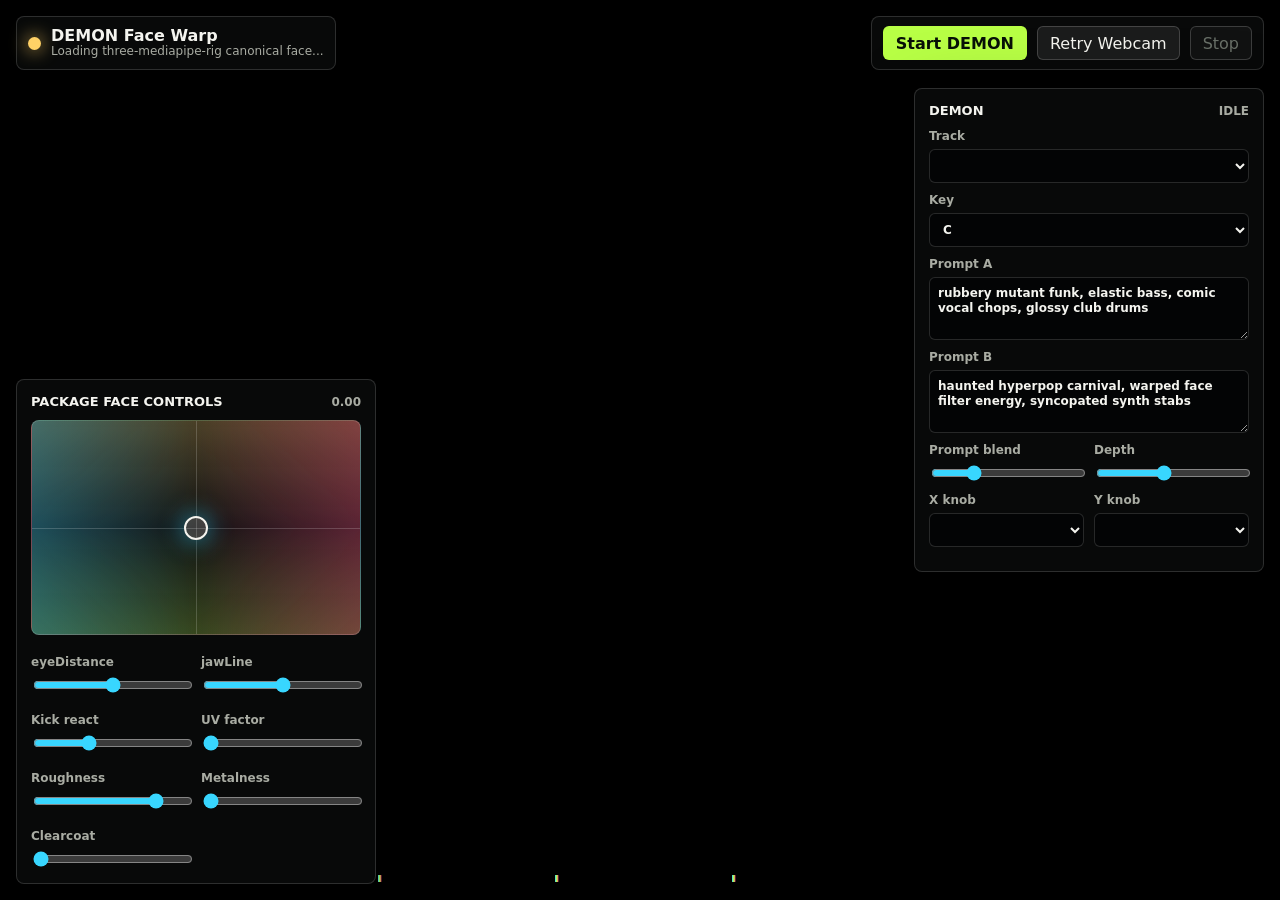
==== apps/face-warp/index.html @ 1b2a21f4 "Add Face Warp static demo" ====
<!doctype html>
<html lang="en">
  <head>
    <meta charset="utf-8" />
    <meta name="viewport" content="width=device-width, initial-scale=1" />
    <title>DEMON Face Warp</title>
    <link rel="stylesheet" href="./styles.css" />
  </head>
  <body>
    <main id="app">
      <section class="hud top">
        <div class="brand">
          <span id="signal" class="signal"></span>
          <div>
            <h1>DEMON Face Warp</h1>
            <p id="status">Loading three-mediapipe-rig canonical face...</p>
          </div>
        </div>
        <div class="transport">
          <button id="startBtn" type="button">Start DEMON</button>
          <button id="webcamBtn" type="button">Retry Webcam</button>
          <button id="stopBtn" type="button" disabled>Stop</button>
        </div>
      </section>

      <section class="hud controls">
        <div class="panel-title">
          <span>Package Face Controls</span>
          <output id="energyReadout">0.00</output>
        </div>
        <div class="xy-pad" id="xyPad">
          <span class="axis horizontal"></span>
          <span class="axis vertical"></span>
          <span class="puck" id="puck"></span>
        </div>
        <div class="grid">
          <label>eyeDistance <input id="eyeDistance" type="range" min="-2.25" max="2.25" step="0.001" value="0" /></label>
          <label>jawLine <input id="jawLine" type="range" min="-2.25" max="2.25" step="0.001" value="0" /></label>
          <label>Kick react <input id="kickReact" type="range" min="0" max="3" step="0.01" value="1" /></label>
          <label>UV factor <input id="uvFactor" type="range" min="0" max="1" step="0.001" value="0" /></label>
          <label>Roughness <input id="roughness" type="range" min="0" max="1" step="0.001" value="0.8" /></label>
          <label>Metalness <input id="metalness" type="range" min="0" max="1" step="0.001" value="0" /></label>
          <label>Clearcoat <input id="clearcoat" type="range" min="0" max="1" step="0.001" value="0" /></label>
        </div>
      </section>

      <section class="hud engine">
        <div class="panel-title">
          <span>DEMON</span>
          <output id="engineReadout">idle</output>
        </div>
        <label>Track <select id="fixtureSelect"></select></label>
        <label>Key <select id="keySelect">
          <option>C</option><option>Db</option><option>D</option><option>Eb</option>
          <option>E</option><option>F</option><option>Gb</option><option>G</option>
          <option>Ab</option><option>A</option><option>Bb</option><option>B</option>
        </select></label>
        <label>Prompt A <textarea id="promptA" rows="3">rubbery mutant funk, elastic bass, comic vocal chops, glossy club drums</textarea></label>
        <label>Prompt B <textarea id="promptB" rows="3">haunted hyperpop carnival, warped face filter energy, syncopated synth stabs</textarea></label>
        <div class="grid">
          <label>Prompt blend <input id="promptBlend" type="range" min="0" max="1" step="0.01" value="0.25" /></label>
          <label>Depth <input id="depth" type="range" min="1" max="8" step="1" value="4" /></label>
        </div>
        <div class="grid">
          <label>X knob <select id="xKnob"></select></label>
          <label>Y knob <select id="yKnob"></select></label>
        </div>
        <div id="quickKnobs" class="quick-knobs"></div>
      </section>

      <section class="meters">
        <span id="bassMeter"></span>
        <span id="midMeter"></span>
        <span id="sparkMeter"></span>
      </section>
    </main>

    <script type="importmap">
      {
        "imports": {
          "three": "https://esm.sh/three@0.183.1",
          "three/": "https://esm.sh/three@0.183.1/",
          "three/webgpu": "https://esm.sh/three@0.183.1/webgpu",
          "three/tsl": "https://esm.sh/three@0.183.1/tsl",
          "@mediapipe/tasks-vision": "https://esm.sh/@mediapipe/tasks-vision@0.10.32",
          "fflate": "https://esm.sh/fflate@0.8.2"
        }
      }
    </script>
    <script type="module" src="./main.js"></script>
  </body>
</html>
---- apps/face-warp/styles.css ----
:root {
  color-scheme: dark;
  --ink: #f4f4ef;
  --muted: #a9aca3;
  --panel: rgba(10, 11, 12, 0.82);
  --line: rgba(255, 255, 255, 0.15);
  --green: #b8ff45;
  --cyan: #38d6ff;
  --pink: #ff477d;
  --yellow: #ffd166;
}

* { box-sizing: border-box; }

html,
body,
#app {
  width: 100%;
  height: 100%;
  margin: 0;
  overflow: hidden;
}

body {
  background: #000;
  color: var(--ink);
  font-family: Inter, ui-sans-serif, system-ui, -apple-system, BlinkMacSystemFont, "Segoe UI", sans-serif;
}

canvas {
  display: block;
}

button,
input,
select,
textarea {
  font: inherit;
}

.hud {
  position: fixed;
  z-index: 30;
  border: 1px solid var(--line);
  border-radius: 8px;
  background: var(--panel);
  box-shadow: 0 18px 70px rgba(0, 0, 0, 0.36);
  backdrop-filter: blur(16px);
}

.top {
  top: 16px;
  left: 16px;
  right: 16px;
  display: flex;
  justify-content: space-between;
  gap: 12px;
  border: 0;
  background: transparent;
  box-shadow: none;
  pointer-events: none;
}

.brand,
.transport {
  display: flex;
  align-items: center;
  gap: 10px;
  padding: 9px 11px;
  border: 1px solid var(--line);
  border-radius: 8px;
  background: var(--panel);
  pointer-events: auto;
}

.signal {
  width: 13px;
  height: 13px;
  border-radius: 50%;
  background: var(--yellow);
  box-shadow: 0 0 18px var(--yellow);
}

.signal.live {
  background: var(--green);
  box-shadow: 0 0 20px var(--green);
}

.signal.warn {
  background: var(--pink);
  box-shadow: 0 0 20px var(--pink);
}

h1,
p {
  margin: 0;
}

h1 {
  font-size: 16px;
  line-height: 1;
  letter-spacing: 0;
}

p,
output {
  color: var(--muted);
  font-size: 12px;
}

button {
  min-height: 34px;
  border: 1px solid rgba(255, 255, 255, 0.18);
  border-radius: 6px;
  padding: 0 12px;
  color: var(--ink);
  background: rgba(255, 255, 255, 0.08);
  cursor: pointer;
}

button:hover { background: rgba(255, 255, 255, 0.15); }
button:disabled { color: #697068; cursor: default; background: rgba(255, 255, 255, 0.04); }
#startBtn { color: #071007; background: var(--green); border-color: transparent; font-weight: 800; }

.controls {
  left: 16px;
  bottom: 16px;
  width: min(360px, calc(100vw - 32px));
  padding: 14px;
}

.engine {
  right: 16px;
  top: 88px;
  width: min(350px, calc(100vw - 32px));
  max-height: calc(100vh - 110px);
  overflow: auto;
  padding: 14px;
}

.panel-title {
  display: flex;
  justify-content: space-between;
  align-items: center;
  margin-bottom: 11px;
  font-size: 13px;
  font-weight: 850;
  text-transform: uppercase;
}

.xy-pad {
  position: relative;
  height: 215px;
  margin-bottom: 10px;
  border: 1px solid rgba(255, 255, 255, 0.16);
  border-radius: 8px;
  overflow: hidden;
  touch-action: none;
  cursor: crosshair;
  background:
    linear-gradient(90deg, rgba(56, 214, 255, 0.3), transparent 50%, rgba(255, 71, 125, 0.3)),
    linear-gradient(0deg, rgba(184, 255, 69, 0.22), transparent 50%, rgba(255, 209, 102, 0.24)),
    rgba(255, 255, 255, 0.045);
}

.axis {
  position: absolute;
  background: rgba(255, 255, 255, 0.18);
}

.axis.horizontal { left: 0; right: 0; top: 50%; height: 1px; }
.axis.vertical { top: 0; bottom: 0; left: 50%; width: 1px; }

.puck {
  position: absolute;
  left: 50%;
  top: 50%;
  width: 24px;
  height: 24px;
  border: 2px solid var(--ink);
  border-radius: 50%;
  transform: translate(-50%, -50%);
  background: rgba(255, 255, 255, 0.18);
  box-shadow: 0 0 24px rgba(56, 214, 255, 0.72);
}

label {
  display: grid;
  gap: 6px;
  margin-top: 10px;
  color: var(--muted);
  font-size: 12px;
  font-weight: 750;
}

select,
textarea {
  width: 100%;
  border: 1px solid rgba(255, 255, 255, 0.14);
  border-radius: 6px;
  color: var(--ink);
  background: rgba(3, 4, 5, 0.82);
}

select {
  height: 34px;
  padding: 0 9px;
}

textarea {
  min-height: 62px;
  padding: 8px;
  resize: vertical;
  line-height: 1.25;
}

input[type="range"] {
  width: 100%;
  accent-color: var(--cyan);
}

.grid {
  display: grid;
  grid-template-columns: 1fr 1fr;
  gap: 8px 10px;
}

.quick-knobs {
  display: grid;
  gap: 8px;
  margin-top: 10px;
}

.quick-row {
  display: grid;
  grid-template-columns: 94px 1fr 42px;
  align-items: center;
  gap: 8px;
  color: var(--muted);
  font-size: 12px;
}

.quick-row span:first-child {
  overflow: hidden;
  text-overflow: ellipsis;
  white-space: nowrap;
}

.meters {
  position: fixed;
  left: 50%;
  bottom: 18px;
  z-index: 25;
  display: flex;
  gap: 7px;
  transform: translateX(-50%);
  pointer-events: none;
}

.meters span {
  width: min(24vw, 170px);
  height: 7px;
  border-radius: 999px;
  background: linear-gradient(90deg, var(--cyan), var(--green), var(--pink));
  transform-origin: left center;
  transform: scaleX(0.02);
}

.three-mediapipe-rig {
  transform: scale(0.28);
  transform-origin: top left;
  opacity: 0.62;
}

@media (max-width: 880px) {
  .top { flex-direction: column; }
  .brand,
  .transport { width: 100%; }
  .transport button { flex: 1; }
  .engine { top: auto; right: 12px; bottom: 12px; max-height: 44vh; }
  .controls { left: 12px; bottom: calc(44vh + 24px); }
}
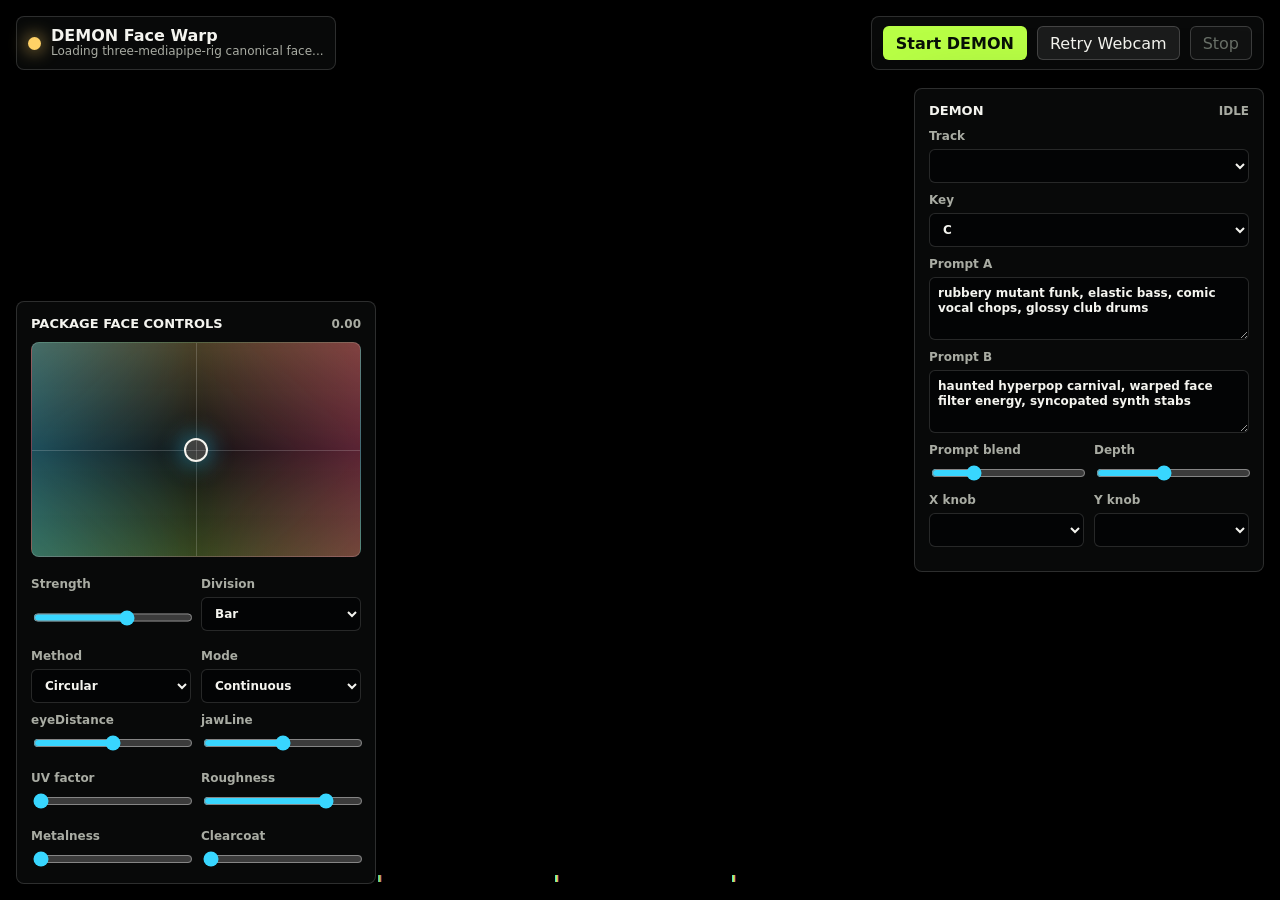
==== commit 456415d6: "feat: facewap audio map" ====
--- a/apps/face-warp/index.html
+++ b/apps/face-warp/index.html
@@ -33,10 +33,33 @@
           <span class="axis vertical"></span>
           <span class="puck" id="puck"></span>
         </div>
+        <div class="grid react">
+          <label>Strength <input id="reactStrength" type="range" min="0" max="1" step="0.01" value="0.6" /></label>
+          <label>Division
+            <select id="reactDivision">
+              <option value="1">Quarter</option>
+              <option value="2">Half</option>
+              <option value="4" selected>Bar</option>
+              <option value="8">2 bar</option>
+            </select>
+          </label>
+          <label>Method
+            <select id="reactMethod">
+              <option value="random">Random</option>
+              <option value="circular" selected>Circular</option>
+              <option value="sin">Sine</option>
+            </select>
+          </label>
+          <label>Mode
+            <select id="reactMode">
+              <option value="continuous" selected>Continuous</option>
+              <option value="discrete">Discrete</option>
+            </select>
+          </label>
+        </div>
         <div class="grid">
           <label>eyeDistance <input id="eyeDistance" type="range" min="-2.25" max="2.25" step="0.001" value="0" /></label>
           <label>jawLine <input id="jawLine" type="range" min="-2.25" max="2.25" step="0.001" value="0" /></label>
-          <label>Kick react <input id="kickReact" type="range" min="0" max="3" step="0.01" value="1" /></label>
           <label>UV factor <input id="uvFactor" type="range" min="0" max="1" step="0.001" value="0" /></label>
           <label>Roughness <input id="roughness" type="range" min="0" max="1" step="0.001" value="0.8" /></label>
           <label>Metalness <input id="metalness" type="range" min="0" max="1" step="0.001" value="0" /></label>
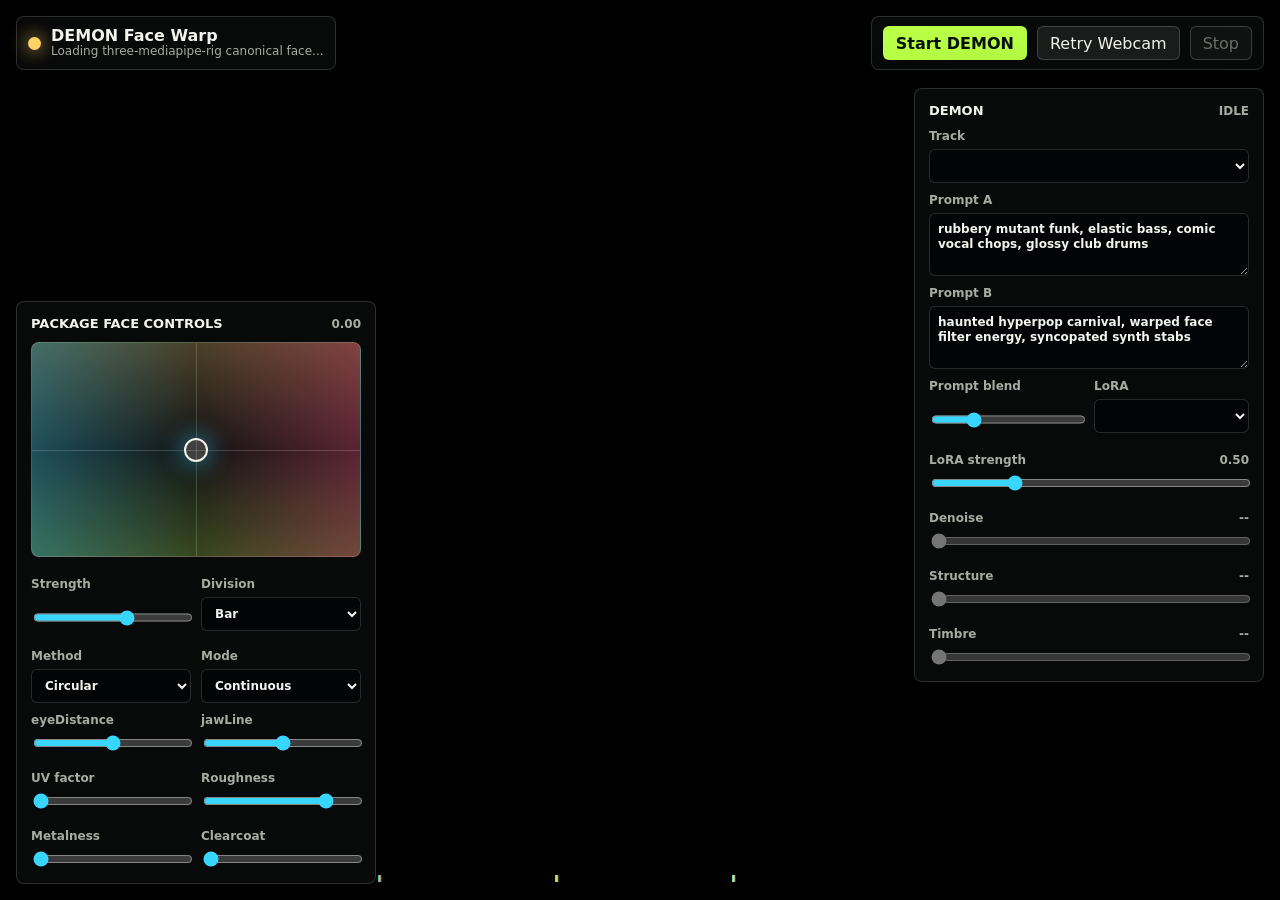
==== commit 467eae8f: "feat: lora, continuous knobs, etc" ====
--- a/apps/face-warp/index.html
+++ b/apps/face-warp/index.html
@@ -73,22 +73,30 @@
           <output id="engineReadout">idle</output>
         </div>
         <label>Track <select id="fixtureSelect"></select></label>
-        <label>Key <select id="keySelect">
-          <option>C</option><option>Db</option><option>D</option><option>Eb</option>
-          <option>E</option><option>F</option><option>Gb</option><option>G</option>
-          <option>Ab</option><option>A</option><option>Bb</option><option>B</option>
-        </select></label>
         <label>Prompt A <textarea id="promptA" rows="3">rubbery mutant funk, elastic bass, comic vocal chops, glossy club drums</textarea></label>
         <label>Prompt B <textarea id="promptB" rows="3">haunted hyperpop carnival, warped face filter energy, syncopated synth stabs</textarea></label>
         <div class="grid">
           <label>Prompt blend <input id="promptBlend" type="range" min="0" max="1" step="0.01" value="0.25" /></label>
-          <label>Depth <input id="depth" type="range" min="1" max="8" step="1" value="4" /></label>
+          <label>LoRA <select id="loraSelect"></select></label>
         </div>
-        <div class="grid">
-          <label>X knob <select id="xKnob"></select></label>
-          <label>Y knob <select id="yKnob"></select></label>
+        <div class="knob-sliders">
+          <label>
+            <span>LoRA strength <output id="loraStrengthValue">0.50</output></span>
+            <input id="loraStrength" type="range" min="0" max="2" step="0.01" value="0.5" />
+          </label>
+          <label>
+            <span>Denoise <output id="denoiseValue">--</output></span>
+            <input id="denoiseKnob" type="range" min="0" max="1" step="0.01" value="0" disabled />
+          </label>
+          <label>
+            <span>Structure <output id="structureValue">--</output></span>
+            <input id="structureKnob" type="range" min="0" max="1" step="0.01" value="0" disabled />
+          </label>
+          <label>
+            <span>Timbre <output id="timbreValue">--</output></span>
+            <input id="timbreKnob" type="range" min="0" max="1" step="0.01" value="0" disabled />
+          </label>
         </div>
-        <div id="quickKnobs" class="quick-knobs"></div>
       </section>
 
       <section class="meters">
--- a/apps/face-warp/styles.css
+++ b/apps/face-warp/styles.css
@@ -217,6 +217,7 @@
 input[type="range"] {
   width: 100%;
   accent-color: var(--cyan);
+  touch-action: none;
 }
 
 .grid {
@@ -225,25 +226,16 @@
   gap: 8px 10px;
 }
 
-.quick-knobs {
+.knob-sliders {
   display: grid;
   gap: 8px;
   margin-top: 10px;
 }
 
-.quick-row {
-  display: grid;
-  grid-template-columns: 94px 1fr 42px;
-  align-items: center;
-  gap: 8px;
-  color: var(--muted);
-  font-size: 12px;
-}
-
-.quick-row span:first-child {
-  overflow: hidden;
-  text-overflow: ellipsis;
-  white-space: nowrap;
+.knob-sliders label > span {
+  display: flex;
+  justify-content: space-between;
+  gap: 10px;
 }
 
 .meters {
